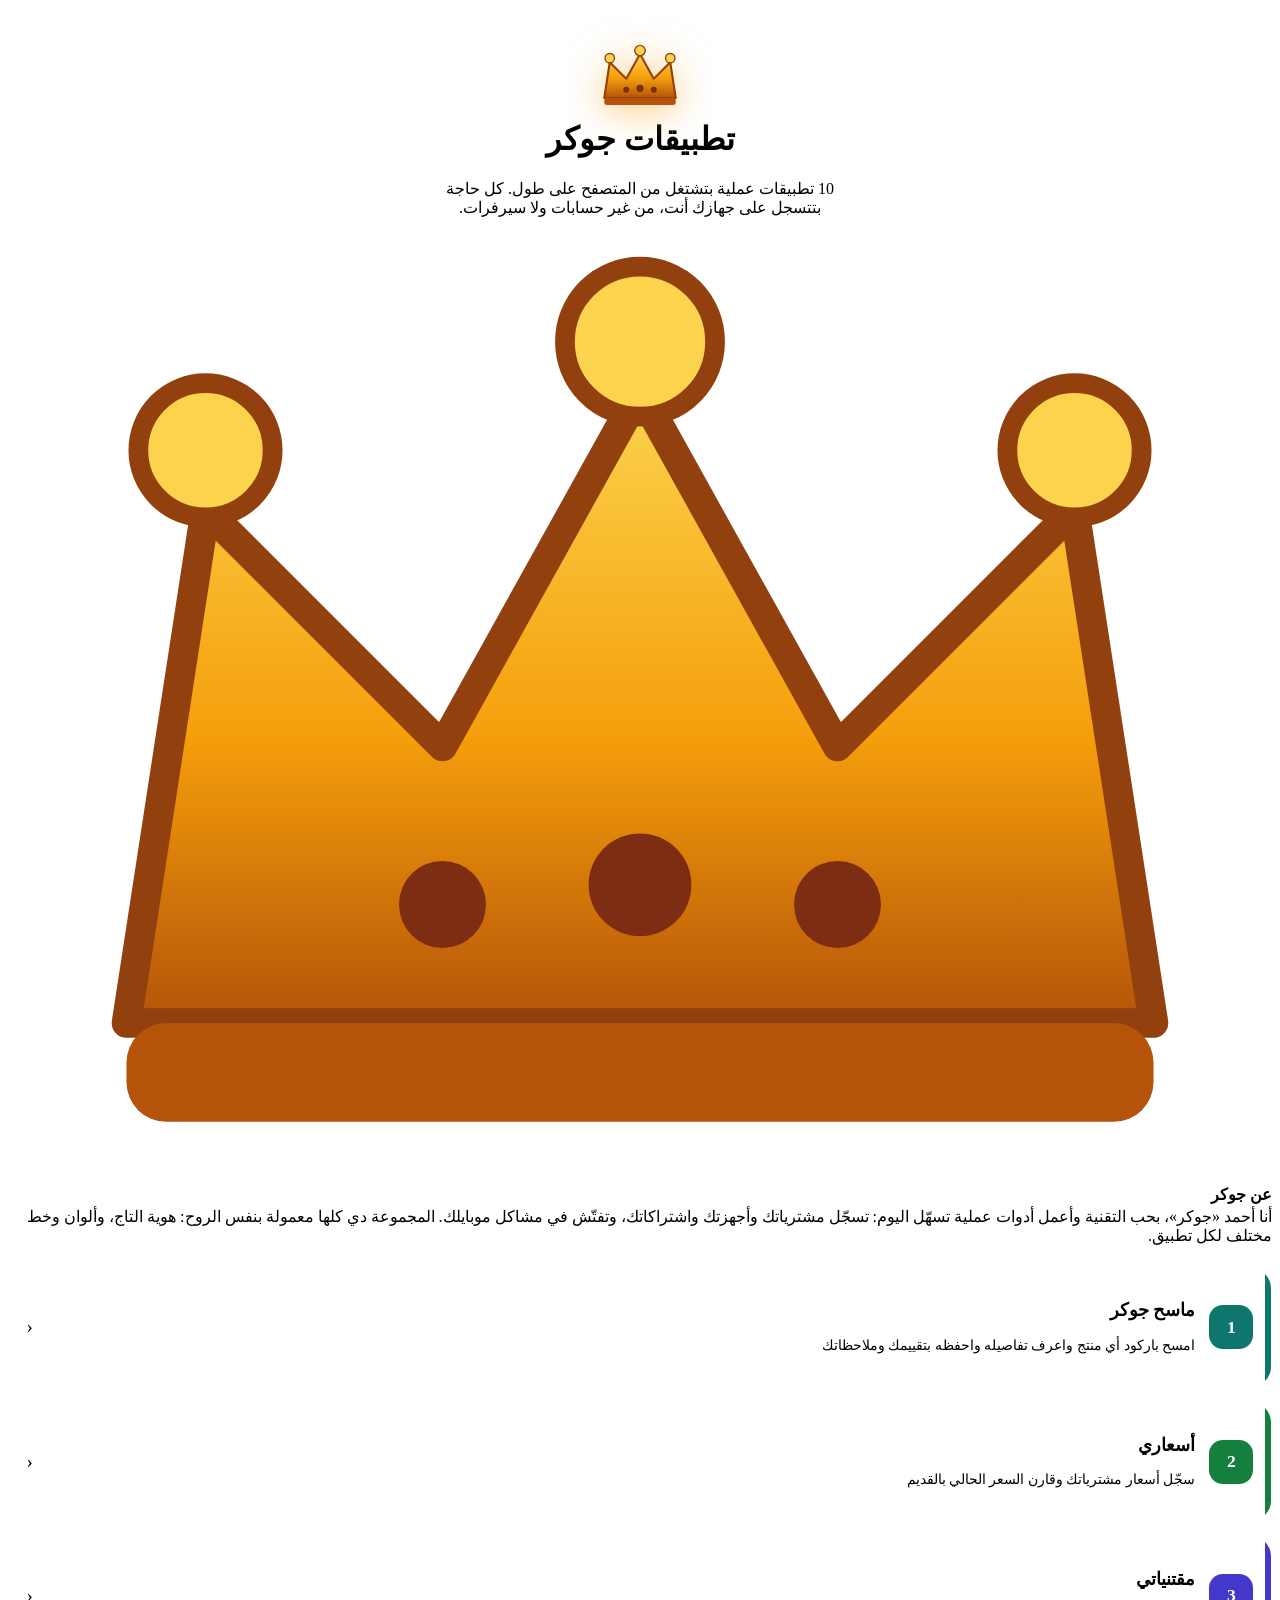
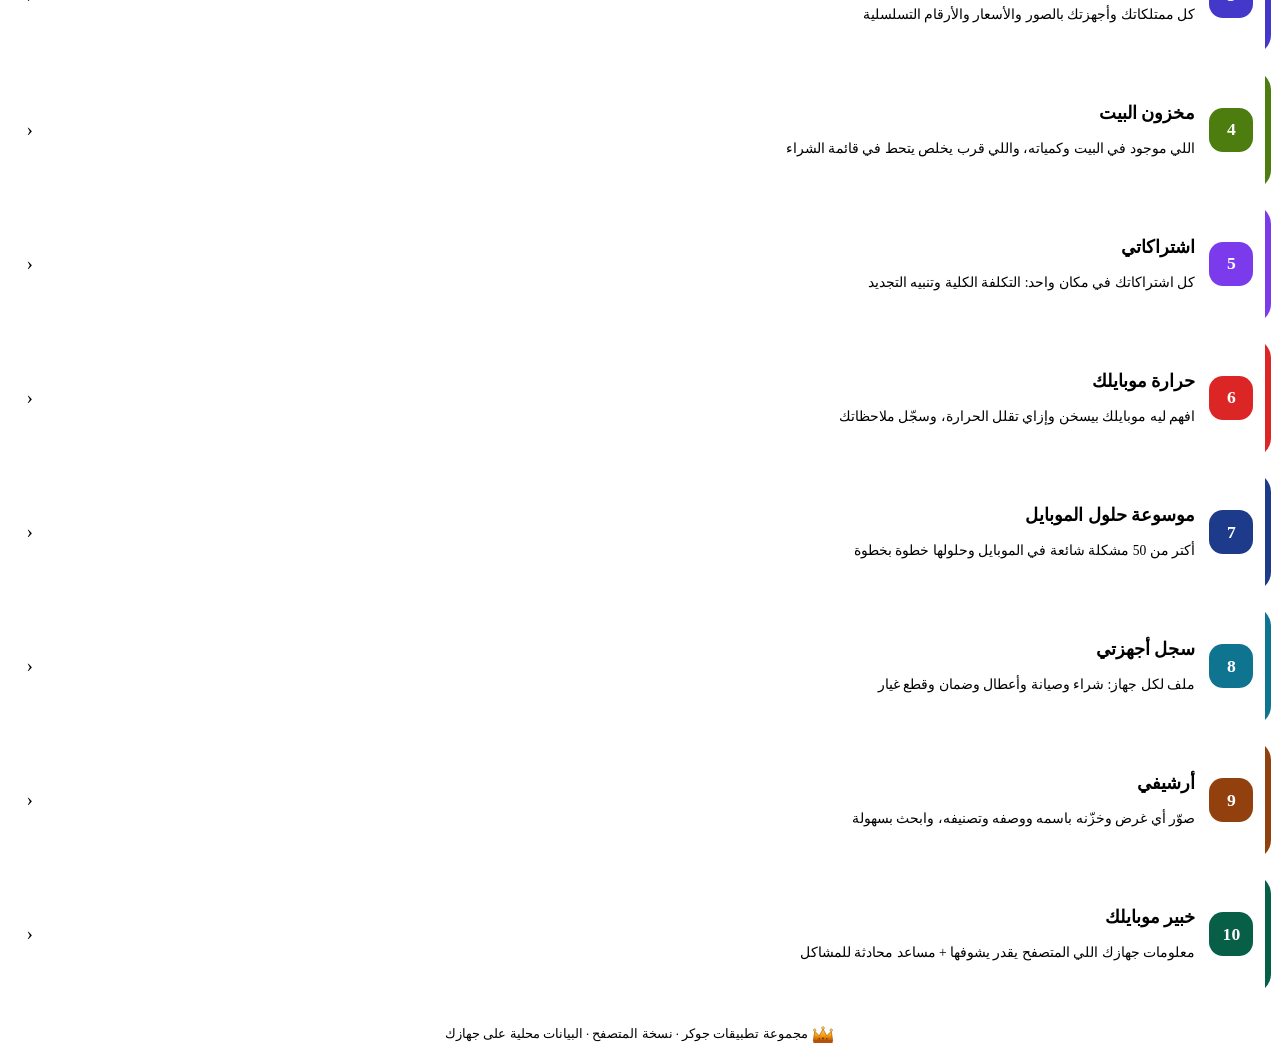
==== index.html @ 91b5bef8 "Create index.html" ====
<!DOCTYPE html>
<html lang="ar" dir="rtl">
<head>
<meta charset="UTF-8">
<meta name="viewport" content="width=device-width, initial-scale=1, viewport-fit=cover">
<title>تطبيقات جوكر 👑 | 10 تطبيقات عملية</title>
<meta name="description" content="مجموعة تطبيقات جوكر: 10 تطبيقات ويب عملية تشتغل من المتصفح، بياناتك على جهازك.">
<link rel="stylesheet" href="joker-base.css">
<link rel="icon" href="crown.svg" type="image/svg+xml">
<style>
  body{background:
    radial-gradient(1000px 500px at 85% -5%, rgba(245,158,11,.14), transparent 60%),
    radial-gradient(800px 400px at 0% 20%, rgba(124,58,237,.10), transparent 55%),
    var(--bg)}
  .hero{text-align:center;padding:2.2rem 1rem 1rem}
  .hero img{width:88px;filter:drop-shadow(0 6px 18px rgba(245,158,11,.5))}
  .hero h1{font-size:2rem;margin-top:.4rem}
  .hero p{color:var(--muted);max-width:420px;margin:.5rem auto 0}
  .apps{display:grid;gap:.9rem;margin-top:1.4rem}
  .app-card{display:flex;gap:.9rem;align-items:center;text-decoration:none;color:var(--text);
    background:var(--surface);border-radius:20px;padding:1rem 1.1rem;border:1px solid rgba(255,255,255,.06);
    transition:transform .15s;position:relative;overflow:hidden}
  .app-card:active{transform:scale(.98)}
  .app-card::before{content:'';position:absolute;inset-inline-start:0;top:0;bottom:0;width:6px;background:var(--c)}
  .app-num{font-family:'Space Grotesk';font-weight:700;font-size:1.1rem;width:44px;height:44px;flex:none;
    border-radius:14px;display:grid;place-items:center;color:#fff;background:var(--c)}
  .app-card h2{font-size:1.12rem}
  .app-card p{color:var(--muted);font-size:.85rem;line-height:1.5}
  .go{margin-inline-start:auto;color:var(--muted);font-size:1.2rem}
</style>
</head>
<body>
<div class="jk-wrap">
  <div class="hero">
    <img src="crown.svg" alt="تاج جوكر">
    <h1>تطبيقات <span style="color:var(--jk-crown)">جوكر</span></h1>
    <p>10 تطبيقات عملية بتشتغل من المتصفح على طول. كل حاجة بتتسجل على جهازك أنت، من غير حسابات ولا سيرفرات.</p>
  </div>

  <div class="jk-card jk-bio">
    <img src="crown.svg" alt="">
    <div>
      <b>عن جوكر</b>
      <div class="muted" style="margin-top:.2rem">أنا أحمد «جوكر»، بحب التقنية وأعمل أدوات عملية تسهّل اليوم: تسجّل مشترياتك وأجهزتك واشتراكاتك، وتفتّش في مشاكل موبايلك. المجموعة دي كلها معمولة بنفس الروح: هوية التاج، وألوان وخط مختلف لكل تطبيق.</div>
    </div>
  </div>

  <div class="apps" id="apps"></div>

  <div class="jk-footer" style="text-align:center;margin-top:2rem;color:var(--muted);font-size:.8rem">
    <img src="crown.svg" style="width:24px;vertical-align:middle" alt="">
    مجموعة تطبيقات جوكر · نسخة المتصفح · البيانات محلية على جهازك
  </div>
</div>
<script src="joker-core.js"></script>
<script>
const APPS = [
  {n:1, slug:'scan',    name:'ماسح جوكر',           tag:'امسح باركود أي منتج واعرف تفاصيله واحفظه بتقييمك وملاحظاتك', c:'#0F766E'},
  {n:2, slug:'prices',  name:'أسعاري',              tag:'سجّل أسعار مشترياتك وقارن السعر الحالي بالقديم',             c:'#15803D'},
  {n:3, slug:'stuff',   name:'مقتنياتي',            tag:'كل ممتلكاتك وأجهزتك بالصور والأسعار والأرقام التسلسلية',     c:'#4338CA'},
  {n:4, slug:'pantry',  name:'مخزون البيت',          tag:'اللي موجود في البيت وكمياته، واللي قرب يخلص يتحط في قائمة الشراء', c:'#4D7C0F'},
  {n:5, slug:'subs',    name:'اشتراكاتي',            tag:'كل اشتراكاتك في مكان واحد: التكلفة الكلية وتنبيه التجديد',  c:'#7C3AED'},
  {n:6, slug:'heat',    name:'حرارة موبايلك',        tag:'افهم ليه موبايلك بيسخن وإزاي تقلل الحرارة، وسجّل ملاحظاتك', c:'#DC2626'},
  {n:7, slug:'fix',     name:'موسوعة حلول الموبايل', tag:'أكتر من 50 مشكلة شائعة في الموبايل وحلولها خطوة بخطوة',     c:'#1E3A8A'},
  {n:8, slug:'devices', name:'سجل أجهزتي',           tag:'ملف لكل جهاز: شراء وصيانة وأعطال وضمان وقطع غيار',          c:'#0E7490'},
  {n:9, slug:'archive', name:'أرشيفي',               tag:'صوّر أي غرض وخزّنه باسمه ووصفه وتصنيفه، وابحث بسهولة',      c:'#92400E'},
  {n:10,slug:'expert',  name:'خبير موبايلك',         tag:'معلومات جهازك اللي المتصفح يقدر يشوفها + مساعد محادثة للمشاكل', c:'#065F46'}
];
document.getElementById('apps').innerHTML = APPS.map(a =>
  '<a class="app-card" style="--c:' + a.c + '" href="' + a.slug + '.html">' +
  '<span class="app-num">' + a.n + '</span>' +
  '<span><h2>' + a.name + '</h2><p>' + a.tag + '</p></span>' +
  '<span class="go">‹</span></a>').join('');
JK.wrapLatin(document.body);
</script>
</body>
</html>
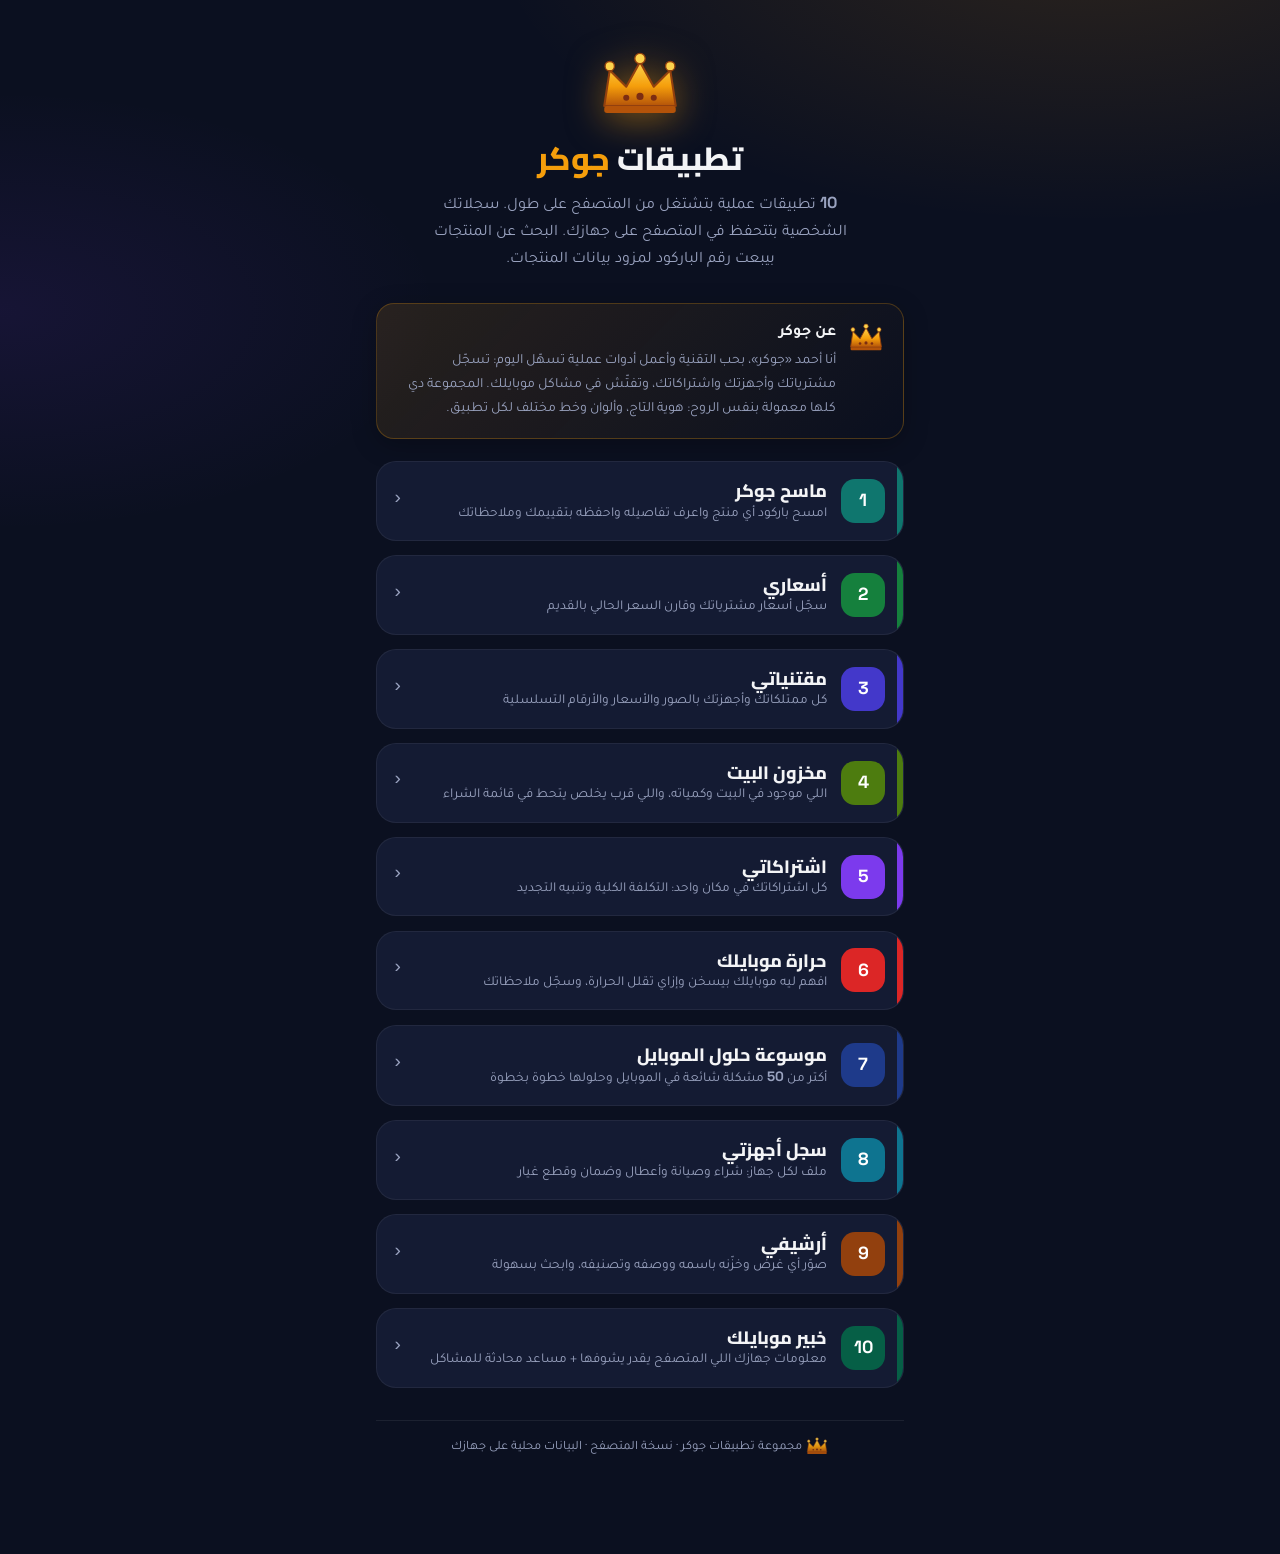
==== commit 3eb2d7b6: "Update index.html" ====
--- a/index.html
+++ b/index.html
@@ -34,7 +34,7 @@
   <div class="hero">
     <img src="crown.svg" alt="تاج جوكر">
     <h1>تطبيقات <span style="color:var(--jk-crown)">جوكر</span></h1>
-    <p>10 تطبيقات عملية بتشتغل من المتصفح على طول. كل حاجة بتتسجل على جهازك أنت، من غير حسابات ولا سيرفرات.</p>
+    <p>10 تطبيقات عملية بتشتغل من المتصفح على طول. سجلاتك الشخصية بتتحفظ في المتصفح على جهازك. البحث عن المنتجات بيبعت رقم الباركود لمزود بيانات المنتجات.</p>
   </div>
 
   <div class="jk-card jk-bio">
--- a/joker-base.css
+++ b/joker-base.css
@@ -0,0 +1,65 @@
+@import url('fonts-1.css');
+@import url('fonts-2.css');
+@import url('fonts-3.css');
+@import url('fonts-4.css');
+/* Joker Apps Suite - shared design system */
+
+
+
+
+:root{
+  --jk-crown:#F59E0B; --jk-radius:18px;
+  --bg:#0B1020; --surface:#141B33; --surface2:#1C2547;
+  --text:#F3F4F6; --muted:#9AA3C0;
+  --accent:#F59E0B; --accent2:#F97316;
+  --font-head:'Cairo',sans-serif; --font-body:'Tajawal',sans-serif;
+}
+*{box-sizing:border-box;margin:0;padding:0}
+html{direction:rtl}
+body{
+  font-family:var(--font-body);background:var(--bg);color:var(--text);
+  min-height:100vh;line-height:1.7;-webkit-tap-highlight-color:transparent;
+}
+.en{font-family:'Space Grotesk',var(--font-body);font-weight:600;letter-spacing:.2px;direction:ltr;unicode-bidi:isolate}
+h1,h2,h3,.head{font-family:var(--font-head);font-weight:700;line-height:1.4}
+button{font-family:inherit;cursor:pointer;border:none}
+input,select,textarea{font-family:inherit;font-size:1rem;color:var(--text);background:var(--surface2);border:1.5px solid transparent;border-radius:12px;padding:.65rem .9rem;width:100%}
+input:focus,select:focus,textarea:focus{outline:none;border-color:var(--accent)}
+label{font-size:.9rem;color:var(--muted);display:block;margin:.7rem 0 .25rem}
+
+.jk-wrap{max-width:560px;margin:0 auto;padding:1rem 1rem 6rem}
+.jk-header{display:flex;align-items:center;gap:.8rem;padding:1.1rem 0 .6rem}
+.jk-header img.crown{width:44px;height:auto;filter:drop-shadow(0 2px 6px rgba(245,158,11,.45))}
+.jk-header h1{font-size:1.45rem}
+.jk-header .tag{color:var(--muted);font-size:.85rem}
+.jk-home{margin-inline-start:auto;color:var(--muted);text-decoration:none;font-size:1.25rem;background:var(--surface2);width:40px;height:40px;border-radius:12px;display:grid;place-items:center}
+
+.jk-card{background:var(--surface);border-radius:var(--jk-radius);padding:1rem 1.1rem;margin:.8rem 0;box-shadow:0 6px 24px rgba(0,0,0,.25);border:1px solid rgba(255,255,255,.05)}
+.jk-btn{display:inline-flex;align-items:center;justify-content:center;gap:.5rem;background:linear-gradient(135deg,var(--accent),var(--accent2));color:#fff;font-weight:700;border-radius:14px;padding:.75rem 1.4rem;font-size:1rem;transition:transform .12s,opacity .12s;text-decoration:none}
+.jk-btn:active{transform:scale(.96)}
+.jk-btn.ghost{background:var(--surface2);color:var(--text)}
+.jk-btn.block{width:100%;margin-top:.8rem}
+.jk-btn:disabled{opacity:.45;cursor:not-allowed}
+.jk-chip{display:inline-block;background:var(--surface2);border-radius:999px;padding:.15rem .75rem;font-size:.8rem;color:var(--muted);margin:.15rem}
+.jk-grid{display:grid;gap:.7rem}
+.jk-row{display:flex;gap:.6rem;align-items:center}
+.jk-row.between{justify-content:space-between}
+.muted{color:var(--muted);font-size:.88rem}
+.jk-toast{position:fixed;bottom:1.4rem;left:50%;transform:translateX(-50%) translateY(80px);background:#000d;border:1px solid var(--accent);color:#fff;padding:.6rem 1.2rem;border-radius:12px;font-size:.9rem;transition:transform .25s;z-index:99}
+.jk-toast.show{transform:translateX(-50%) translateY(0)}
+.jk-empty{text-align:center;color:var(--muted);padding:2.5rem 1rem}
+.jk-empty svg{opacity:.5;margin-bottom:.6rem}
+.jk-footer{margin-top:2.5rem;text-align:center;color:var(--muted);font-size:.8rem;border-top:1px solid rgba(255,255,255,.07);padding-top:1rem}
+.jk-footer img{width:26px;vertical-align:middle;opacity:.9}
+.jk-bio{display:flex;gap:.7rem;align-items:flex-start;background:linear-gradient(135deg,rgba(245,158,11,.12),transparent);border:1px solid rgba(245,158,11,.25)}
+.jk-bio img{width:38px;flex:none;margin-top:.2rem}
+.jk-list-item{display:flex;justify-content:space-between;gap:.7rem;align-items:center;padding:.75rem 0;border-bottom:1px solid rgba(255,255,255,.06)}
+.jk-list-item:last-child{border-bottom:none}
+.icon-btn{background:var(--surface2);border-radius:10px;width:36px;height:36px;display:grid;place-items:center;color:var(--muted);flex:none}
+.danger{color:#F87171}
+.ok{color:#34D399}
+input,select,textarea{min-width:0}
+.jk-grid>*{min-width:0}
+@media (max-width:370px){
+  .jk-grid[style*="1fr 1fr"]{grid-template-columns:1fr !important}
+}
